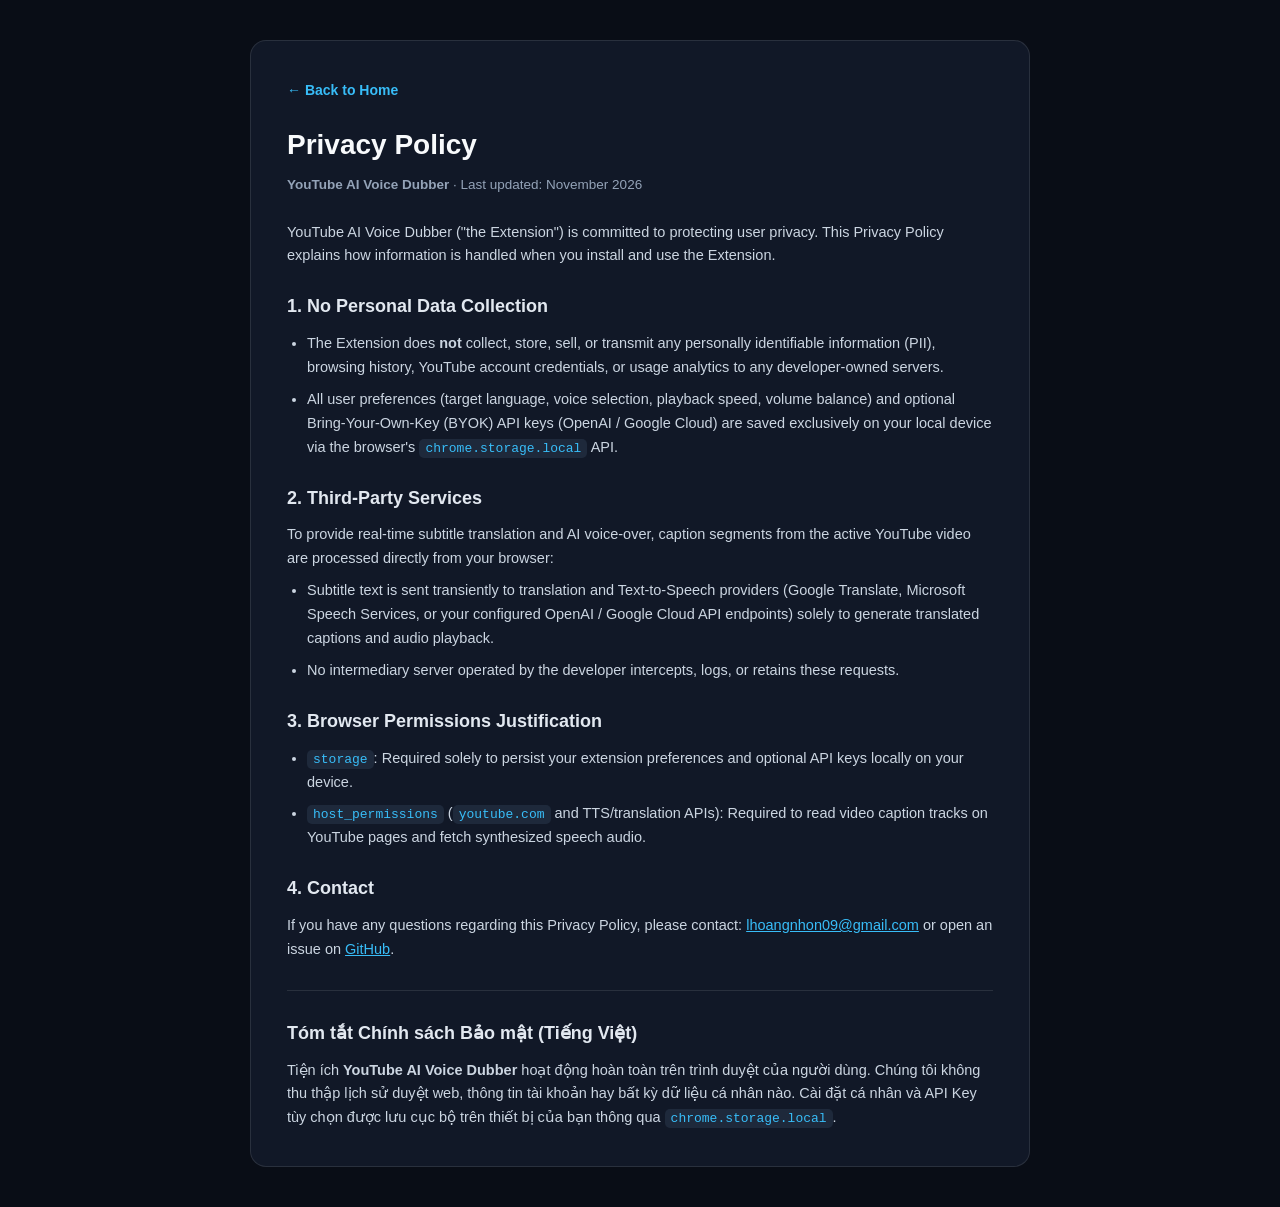
==== docs/privacy.html @ fad22622 "docs: add landing page and privacy policy for GitHub Pages" ====
<!DOCTYPE html>
<html lang="en">
<head>
  <meta charset="UTF-8" />
  <meta name="viewport" content="width=device-width, initial-scale=1.0" />
  <title>Privacy Policy — YouTube AI Voice Dubber</title>
  <style>
    :root {
      --bg: #090d16;
      --surface: #111827;
      --border: rgba(255, 255, 255, 0.1);
      --text: #f8fafc;
      --muted: #94a3b8;
      --accent: #38bdf8;
    }
    * { box-sizing: border-box; margin: 0; padding: 0; }
    body {
      background: var(--bg);
      color: var(--text);
      font-family: -apple-system, BlinkMacSystemFont, "Segoe UI", Roboto, sans-serif;
      line-height: 1.65;
      padding: 40px 20px;
    }
    .container {
      max-width: 780px;
      margin: 0 auto;
      background: var(--surface);
      border: 1px solid var(--border);
      border-radius: 16px;
      padding: 36px;
    }
    .back {
      display: inline-block;
      color: var(--accent);
      text-decoration: none;
      font-size: 14px;
      font-weight: 600;
      margin-bottom: 20px;
    }
    .back:hover { text-decoration: underline; }
    h1 { font-size: 28px; margin-bottom: 6px; }
    .updated { color: var(--muted); font-size: 13.5px; margin-bottom: 24px; }
    h2 { font-size: 18px; margin: 24px 0 10px; color: #e2e8f0; }
    p, li { color: #cbd5e1; font-size: 14.5px; }
    ul { padding-left: 20px; margin-top: 8px; }
    li { margin-bottom: 8px; }
    code {
      background: #1e293b;
      padding: 2px 6px;
      border-radius: 5px;
      font-size: 13px;
      color: var(--accent);
    }
    a { color: var(--accent); }
    hr { border: none; border-top: 1px solid var(--border); margin: 28px 0; }
  </style>
</head>
<body>
  <div class="container">
    <a class="back" href="./">← Back to Home</a>
    <h1>Privacy Policy</h1>
    <p class="updated"><strong>YouTube AI Voice Dubber</strong> · Last updated: November 2026</p>

    <p>
      YouTube AI Voice Dubber ("the Extension") is committed to protecting user privacy.
      This Privacy Policy explains how information is handled when you install and use the Extension.
    </p>

    <h2>1. No Personal Data Collection</h2>
    <ul>
      <li>The Extension does <strong>not</strong> collect, store, sell, or transmit any personally identifiable information (PII), browsing history, YouTube account credentials, or usage analytics to any developer-owned servers.</li>
      <li>All user preferences (target language, voice selection, playback speed, volume balance) and optional Bring-Your-Own-Key (BYOK) API keys (OpenAI / Google Cloud) are saved exclusively on your local device via the browser's <code>chrome.storage.local</code> API.</li>
    </ul>

    <h2>2. Third-Party Services</h2>
    <p>
      To provide real-time subtitle translation and AI voice-over, caption segments from the active YouTube video are processed directly from your browser:
    </p>
    <ul>
      <li>Subtitle text is sent transiently to translation and Text-to-Speech providers (Google Translate, Microsoft Speech Services, or your configured OpenAI / Google Cloud API endpoints) solely to generate translated captions and audio playback.</li>
      <li>No intermediary server operated by the developer intercepts, logs, or retains these requests.</li>
    </ul>

    <h2>3. Browser Permissions Justification</h2>
    <ul>
      <li><code>storage</code>: Required solely to persist your extension preferences and optional API keys locally on your device.</li>
      <li><code>host_permissions</code> (<code>youtube.com</code> and TTS/translation APIs): Required to read video caption tracks on YouTube pages and fetch synthesized speech audio.</li>
    </ul>

    <h2>4. Contact</h2>
    <p>
      If you have any questions regarding this Privacy Policy, please contact:
      <a href="mailto:lhoangnhon09@gmail.com">lhoangnhon09@gmail.com</a> or open an issue on
      <a href="https://github.com/hoanfnho7/thuyet-minh-youtube" target="_blank" rel="noopener">GitHub</a>.
    </p>

    <hr />

    <h2>Tóm tắt Chính sách Bảo mật (Tiếng Việt)</h2>
    <p>
      Tiện ích <strong>YouTube AI Voice Dubber</strong> hoạt động hoàn toàn trên trình duyệt của người dùng.
      Chúng tôi không thu thập lịch sử duyệt web, thông tin tài khoản hay bất kỳ dữ liệu cá nhân nào.
      Cài đặt cá nhân và API Key tùy chọn được lưu cục bộ trên thiết bị của bạn thông qua <code>chrome.storage.local</code>.
    </p>
  </div>
</body>
</html>
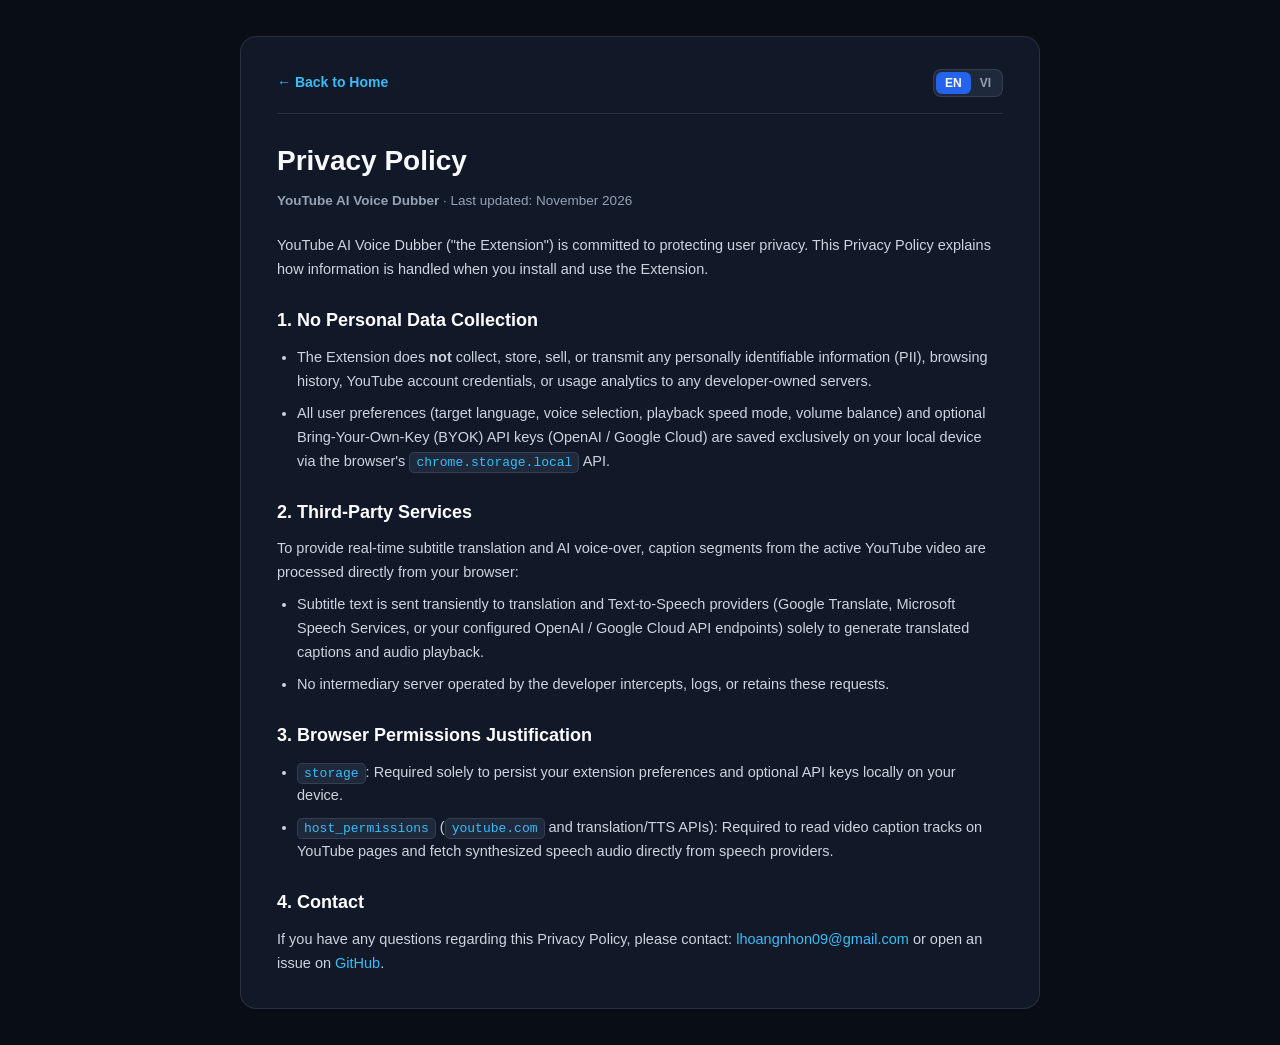
==== commit 6ca19526: "feat: add 15 languages i18n support and bilingual landing page" ====
--- a/docs/privacy.html
+++ b/docs/privacy.html
@@ -8,10 +8,12 @@
     :root {
       --bg: #090d16;
       --surface: #111827;
+      --surface-2: #1e293b;
       --border: rgba(255, 255, 255, 0.1);
       --text: #f8fafc;
       --muted: #94a3b8;
       --accent: #38bdf8;
+      --primary: #2563eb;
     }
     * { box-sizing: border-box; margin: 0; padding: 0; }
     body {
@@ -19,89 +21,184 @@
       color: var(--text);
       font-family: -apple-system, BlinkMacSystemFont, "Segoe UI", Roboto, sans-serif;
       line-height: 1.65;
-      padding: 40px 20px;
+      padding: 36px 20px;
+      -webkit-font-smoothing: antialiased;
     }
     .container {
-      max-width: 780px;
+      max-width: 800px;
       margin: 0 auto;
       background: var(--surface);
       border: 1px solid var(--border);
       border-radius: 16px;
-      padding: 36px;
+      padding: 32px 36px;
+    }
+    .top-bar {
+      display: flex;
+      align-items: center;
+      justify-content: space-between;
+      gap: 12px;
+      margin-bottom: 24px;
+      padding-bottom: 16px;
+      border-bottom: 1px solid var(--border);
     }
     .back {
-      display: inline-block;
       color: var(--accent);
       text-decoration: none;
       font-size: 14px;
       font-weight: 600;
-      margin-bottom: 20px;
     }
     .back:hover { text-decoration: underline; }
+    .lang-switch {
+      display: inline-flex;
+      background: var(--surface-2);
+      border: 1px solid var(--border);
+      border-radius: 8px;
+      padding: 2px;
+    }
+    .lang-btn {
+      background: transparent;
+      border: none;
+      color: var(--muted);
+      font-size: 12px;
+      font-weight: 700;
+      padding: 4px 9px;
+      border-radius: 6px;
+      cursor: pointer;
+      transition: all 0.15s ease;
+    }
+    .lang-btn.active {
+      background: var(--primary);
+      color: #fff;
+    }
     h1 { font-size: 28px; margin-bottom: 6px; }
-    .updated { color: var(--muted); font-size: 13.5px; margin-bottom: 24px; }
-    h2 { font-size: 18px; margin: 24px 0 10px; color: #e2e8f0; }
+    .updated { color: var(--muted); font-size: 13.5px; margin-bottom: 22px; }
+    h2 { font-size: 18px; margin: 24px 0 10px; color: #fff; }
     p, li { color: #cbd5e1; font-size: 14.5px; }
     ul { padding-left: 20px; margin-top: 8px; }
     li { margin-bottom: 8px; }
     code {
-      background: #1e293b;
+      background: var(--surface-2);
+      border: 1px solid var(--border);
       padding: 2px 6px;
       border-radius: 5px;
+      font-family: ui-monospace, SFMono-Regular, Menlo, monospace;
       font-size: 13px;
       color: var(--accent);
     }
-    a { color: var(--accent); }
-    hr { border: none; border-top: 1px solid var(--border); margin: 28px 0; }
+    a { color: var(--accent); text-decoration: none; }
+    a:hover { text-decoration: underline; }
+    @media (max-width: 540px) {
+      .container { padding: 24px 20px; }
+    }
   </style>
 </head>
 <body>
   <div class="container">
-    <a class="back" href="./">← Back to Home</a>
-    <h1>Privacy Policy</h1>
-    <p class="updated"><strong>YouTube AI Voice Dubber</strong> · Last updated: November 2026</p>
-
-    <p>
+    <div class="top-bar">
+      <a class="back" href="./" data-i18n="backHome">← Back to Home</a>
+      <div class="lang-switch" role="group" aria-label="Language switcher">
+        <button type="button" class="lang-btn" id="btnEn" onclick="setLang('en')">EN</button>
+        <button type="button" class="lang-btn" id="btnVi" onclick="setLang('vi')">VI</button>
+      </div>
+    </div>
+
+    <h1 data-i18n="title">Privacy Policy</h1>
+    <p class="updated" data-i18n-html="updated"><strong>YouTube AI Voice Dubber</strong> · Last updated: November 2026</p>
+
+    <p data-i18n="intro">
       YouTube AI Voice Dubber ("the Extension") is committed to protecting user privacy.
       This Privacy Policy explains how information is handled when you install and use the Extension.
     </p>
 
-    <h2>1. No Personal Data Collection</h2>
+    <h2 data-i18n="s1Title">1. No Personal Data Collection</h2>
     <ul>
-      <li>The Extension does <strong>not</strong> collect, store, sell, or transmit any personally identifiable information (PII), browsing history, YouTube account credentials, or usage analytics to any developer-owned servers.</li>
-      <li>All user preferences (target language, voice selection, playback speed, volume balance) and optional Bring-Your-Own-Key (BYOK) API keys (OpenAI / Google Cloud) are saved exclusively on your local device via the browser's <code>chrome.storage.local</code> API.</li>
+      <li data-i18n-html="s1Li1">The Extension does <strong>not</strong> collect, store, sell, or transmit any personally identifiable information (PII), browsing history, YouTube account credentials, or usage analytics to any developer-owned servers.</li>
+      <li data-i18n-html="s1Li2">All user preferences (target language, voice selection, playback speed mode, volume balance) and optional Bring-Your-Own-Key (BYOK) API keys (OpenAI / Google Cloud) are saved exclusively on your local device via the browser's <code>chrome.storage.local</code> API.</li>
     </ul>
 
-    <h2>2. Third-Party Services</h2>
-    <p>
+    <h2 data-i18n="s2Title">2. Third-Party Services</h2>
+    <p data-i18n="s2Desc">
       To provide real-time subtitle translation and AI voice-over, caption segments from the active YouTube video are processed directly from your browser:
     </p>
     <ul>
-      <li>Subtitle text is sent transiently to translation and Text-to-Speech providers (Google Translate, Microsoft Speech Services, or your configured OpenAI / Google Cloud API endpoints) solely to generate translated captions and audio playback.</li>
-      <li>No intermediary server operated by the developer intercepts, logs, or retains these requests.</li>
+      <li data-i18n="s2Li1">Subtitle text is sent transiently to translation and Text-to-Speech providers (Google Translate, Microsoft Speech Services, or your configured OpenAI / Google Cloud API endpoints) solely to generate translated captions and audio playback.</li>
+      <li data-i18n="s2Li2">No intermediary server operated by the developer intercepts, logs, or retains these requests.</li>
     </ul>
 
-    <h2>3. Browser Permissions Justification</h2>
+    <h2 data-i18n="s3Title">3. Browser Permissions Justification</h2>
     <ul>
-      <li><code>storage</code>: Required solely to persist your extension preferences and optional API keys locally on your device.</li>
-      <li><code>host_permissions</code> (<code>youtube.com</code> and TTS/translation APIs): Required to read video caption tracks on YouTube pages and fetch synthesized speech audio.</li>
+      <li data-i18n-html="s3Li1"><code>storage</code>: Required solely to persist your extension preferences and optional API keys locally on your device.</li>
+      <li data-i18n-html="s3Li2"><code>host_permissions</code> (<code>youtube.com</code> and translation/TTS APIs): Required to read video caption tracks on YouTube pages and fetch synthesized speech audio directly from speech providers.</li>
     </ul>
 
-    <h2>4. Contact</h2>
-    <p>
+    <h2 data-i18n="s4Title">4. Contact</h2>
+    <p data-i18n-html="s4Desc">
       If you have any questions regarding this Privacy Policy, please contact:
       <a href="mailto:lhoangnhon09@gmail.com">lhoangnhon09@gmail.com</a> or open an issue on
       <a href="https://github.com/hoanfnho7/thuyet-minh-youtube" target="_blank" rel="noopener">GitHub</a>.
     </p>
-
-    <hr />
-
-    <h2>Tóm tắt Chính sách Bảo mật (Tiếng Việt)</h2>
-    <p>
-      Tiện ích <strong>YouTube AI Voice Dubber</strong> hoạt động hoàn toàn trên trình duyệt của người dùng.
-      Chúng tôi không thu thập lịch sử duyệt web, thông tin tài khoản hay bất kỳ dữ liệu cá nhân nào.
-      Cài đặt cá nhân và API Key tùy chọn được lưu cục bộ trên thiết bị của bạn thông qua <code>chrome.storage.local</code>.
-    </p>
   </div>
+
+  <script>
+    const I18N = {
+      en: {
+        backHome: "← Back to Home",
+        title: "Privacy Policy",
+        updated: "<strong>YouTube AI Voice Dubber</strong> · Last updated: November 2026",
+        intro: 'YouTube AI Voice Dubber ("the Extension") is committed to protecting user privacy. This Privacy Policy explains how information is handled when you install and use the Extension.',
+        s1Title: "1. No Personal Data Collection",
+        s1Li1: "The Extension does <strong>not</strong> collect, store, sell, or transmit any personally identifiable information (PII), browsing history, YouTube account credentials, or usage analytics to any developer-owned servers.",
+        s1Li2: "All user preferences (target language, voice selection, playback speed mode, volume balance) and optional Bring-Your-Own-Key (BYOK) API keys (OpenAI / Google Cloud) are saved exclusively on your local device via the browser's <code>chrome.storage.local</code> API.",
+        s2Title: "2. Third-Party Services",
+        s2Desc: "To provide real-time subtitle translation and AI voice-over, caption segments from the active YouTube video are processed directly from your browser:",
+        s2Li1: "Subtitle text is sent transiently to translation and Text-to-Speech providers (Google Translate, Microsoft Speech Services, or your configured OpenAI / Google Cloud API endpoints) solely to generate translated captions and audio playback.",
+        s2Li2: "No intermediary server operated by the developer intercepts, logs, or retains these requests.",
+        s3Title: "3. Browser Permissions Justification",
+        s3Li1: "<code>storage</code>: Required solely to persist your extension preferences and optional API keys locally on your device.",
+        s3Li2: "<code>host_permissions</code> (<code>youtube.com</code> and translation/TTS APIs): Required to read video caption tracks on YouTube pages and fetch synthesized speech audio directly from speech providers.",
+        s4Title: "4. Contact",
+        s4Desc: 'If you have any questions regarding this Privacy Policy, please contact: <a href="mailto:lhoangnhon09@gmail.com">lhoangnhon09@gmail.com</a> or open an issue on <a href="https://github.com/hoanfnho7/thuyet-minh-youtube" target="_blank" rel="noopener">GitHub</a>.'
+      },
+      vi: {
+        backHome: "← Quay lại trang chủ",
+        title: "Chính sách Bảo mật",
+        updated: "<strong>YouTube AI Voice Dubber</strong> · Cập nhật lần cuối: Tháng 11, 2026",
+        intro: 'Tiện ích mở rộng YouTube AI Voice Dubber ("Tiện ích") cam kết bảo vệ quyền riêng tư của người dùng. Chính sách này giải thích cách dữ liệu được xử lý khi bạn cài đặt và sử dụng Tiện ích.',
+        s1Title: "1. Không thu thập dữ liệu cá nhân",
+        s1Li1: "Tiện ích <strong>không</strong> thu thập, lưu trữ, bán hay truyền tải bất kỳ thông tin định danh cá nhân (PII), lịch sử duyệt web, thông tin tài khoản YouTube hay dữ liệu phân tích hành vi nào về máy chủ của nhà phát triển.",
+        s1Li2: "Toàn bộ cài đặt của bạn (ngôn ngữ đích, giọng đọc, chế độ tốc độ, mức âm lượng gốc) và API Key tùy chọn (OpenAI / Google Cloud) chỉ được lưu cục bộ trên thiết bị của bạn thông qua <code>chrome.storage.local</code>.",
+        s2Title: "2. Dịch vụ bên thứ ba",
+        s2Desc: "Để dịch phụ đề và tạo giọng đọc AI theo thời gian thực, nội dung phụ đề của video YouTube đang mở được xử lý trực tiếp từ trình duyệt của bạn:",
+        s2Li1: "Các đoạn phụ đề được gửi trực tiếp tới dịch vụ dịch thuật và chuyển văn bản thành giọng nói (Google Translate, Microsoft Speech Services, hoặc API OpenAI / Google Cloud do bạn tự cấu hình) chỉ nhằm mục đích tạo bản dịch và âm thanh thuyết minh.",
+        s2Li2: "Không có bất kỳ máy chủ trung gian nào của nhà phát triển chặn, ghi nhật ký (log) hay lưu giữ các yêu cầu này.",
+        s3Title: "3. Giải trình quyền truy cập của trình duyệt",
+        s3Li1: "<code>storage</code>: Chỉ dùng để lưu trữ cài đặt cá nhân và API Key tùy chọn ngay trên thiết bị của bạn.",
+        s3Li2: "<code>host_permissions</code> (<code>youtube.com</code> và các API dịch/TTS): Cần thiết để đọc dữ liệu phụ đề trên trang YouTube và tải âm thanh giọng đọc trực tiếp từ nhà cung cấp.",
+        s4Title: "4. Liên hệ",
+        s4Desc: 'Nếu có bất kỳ câu hỏi nào về Chính sách Bảo mật này, vui lòng liên hệ qua email: <a href="mailto:lhoangnhon09@gmail.com">lhoangnhon09@gmail.com</a> hoặc tạo issue tại <a href="https://github.com/hoanfnho7/thuyet-minh-youtube" target="_blank" rel="noopener">GitHub</a>.'
+      }
+    };
+
+    function setLang(lang) {
+      const dict = I18N[lang] || I18N.en;
+      document.documentElement.lang = lang;
+      localStorage.setItem("yt_dub_landing_lang", lang);
+      document.getElementById("btnEn").classList.toggle("active", lang === "en");
+      document.getElementById("btnVi").classList.toggle("active", lang === "vi");
+
+      document.querySelectorAll("[data-i18n]").forEach((el) => {
+        const key = el.getAttribute("data-i18n");
+        if (dict[key]) el.textContent = dict[key];
+      });
+      document.querySelectorAll("[data-i18n-html]").forEach((el) => {
+        const key = el.getAttribute("data-i18n-html");
+        if (dict[key]) el.innerHTML = dict[key];
+      });
+    }
+
+    const saved = localStorage.getItem("yt_dub_landing_lang");
+    const defaultLang = saved || ((navigator.language || "").toLowerCase().startsWith("vi") ? "vi" : "en");
+    setLang(defaultLang);
+  </script>
 </body>
 </html>
